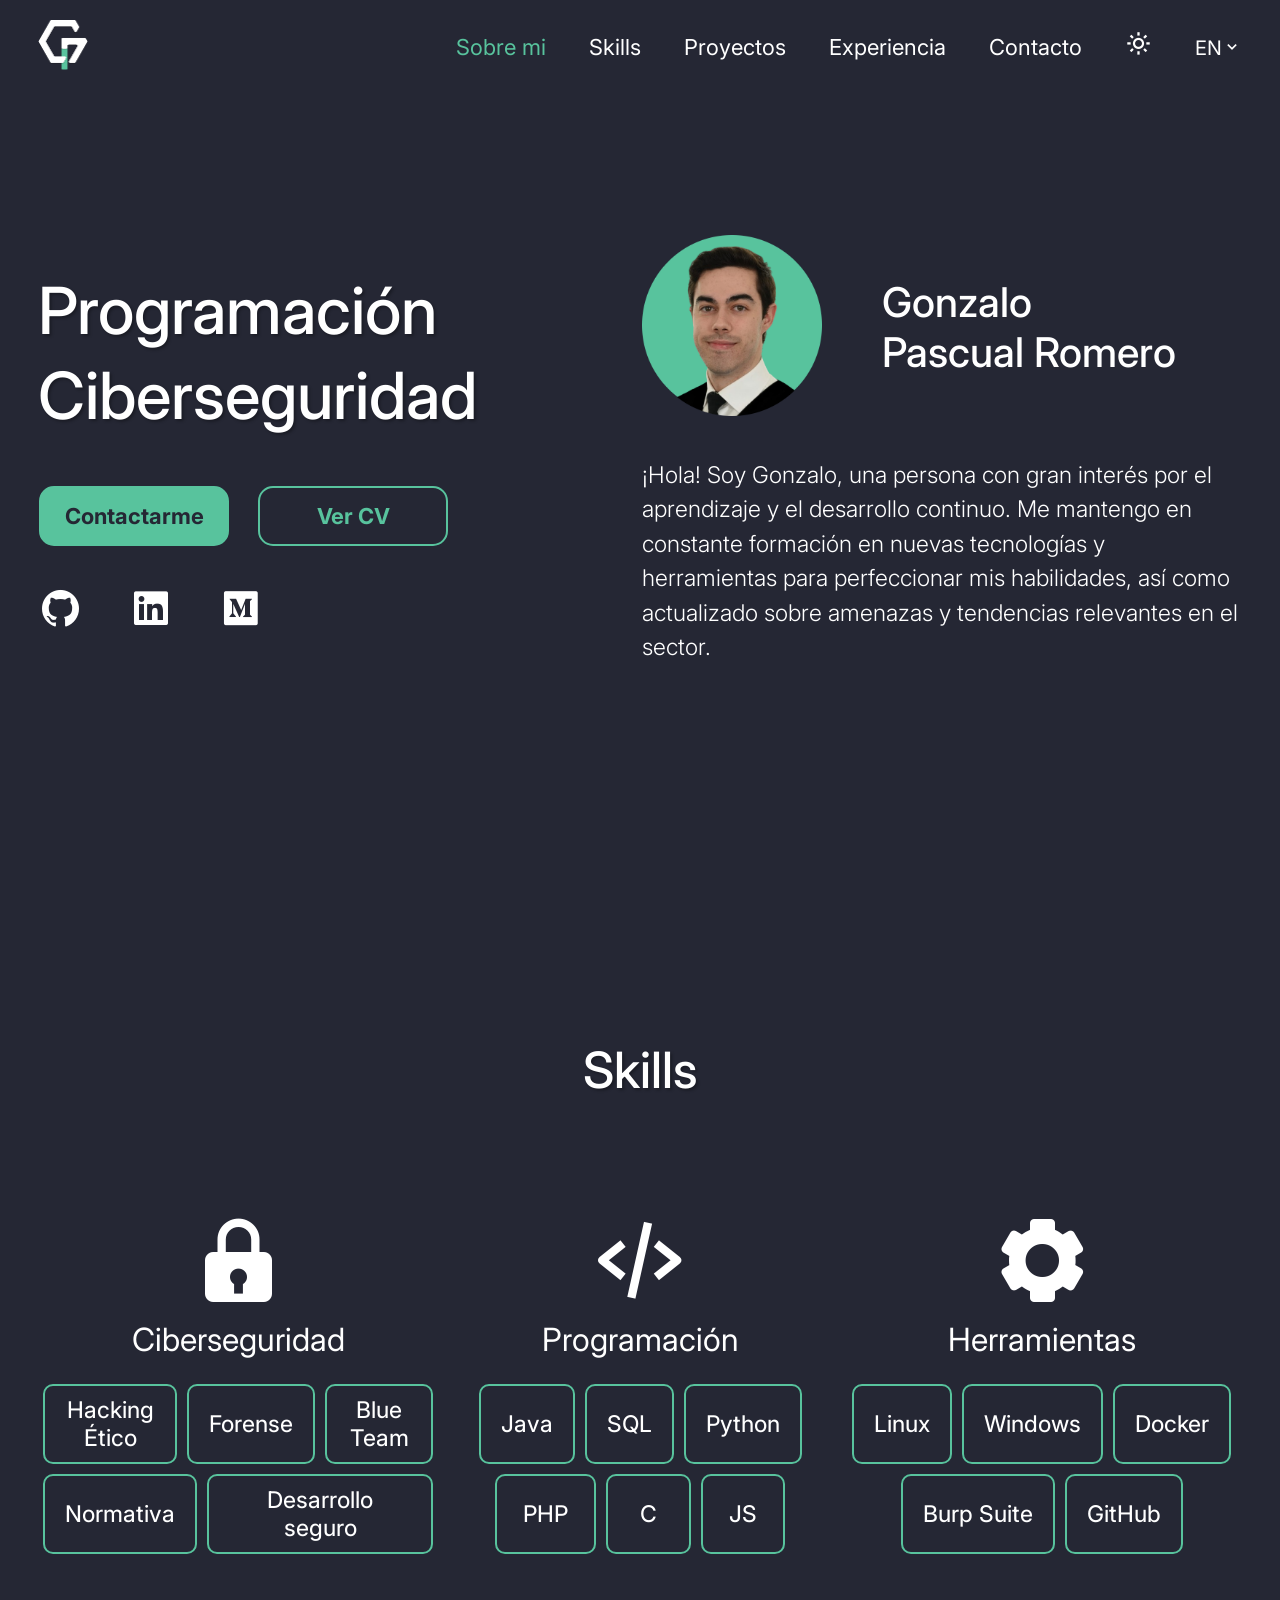
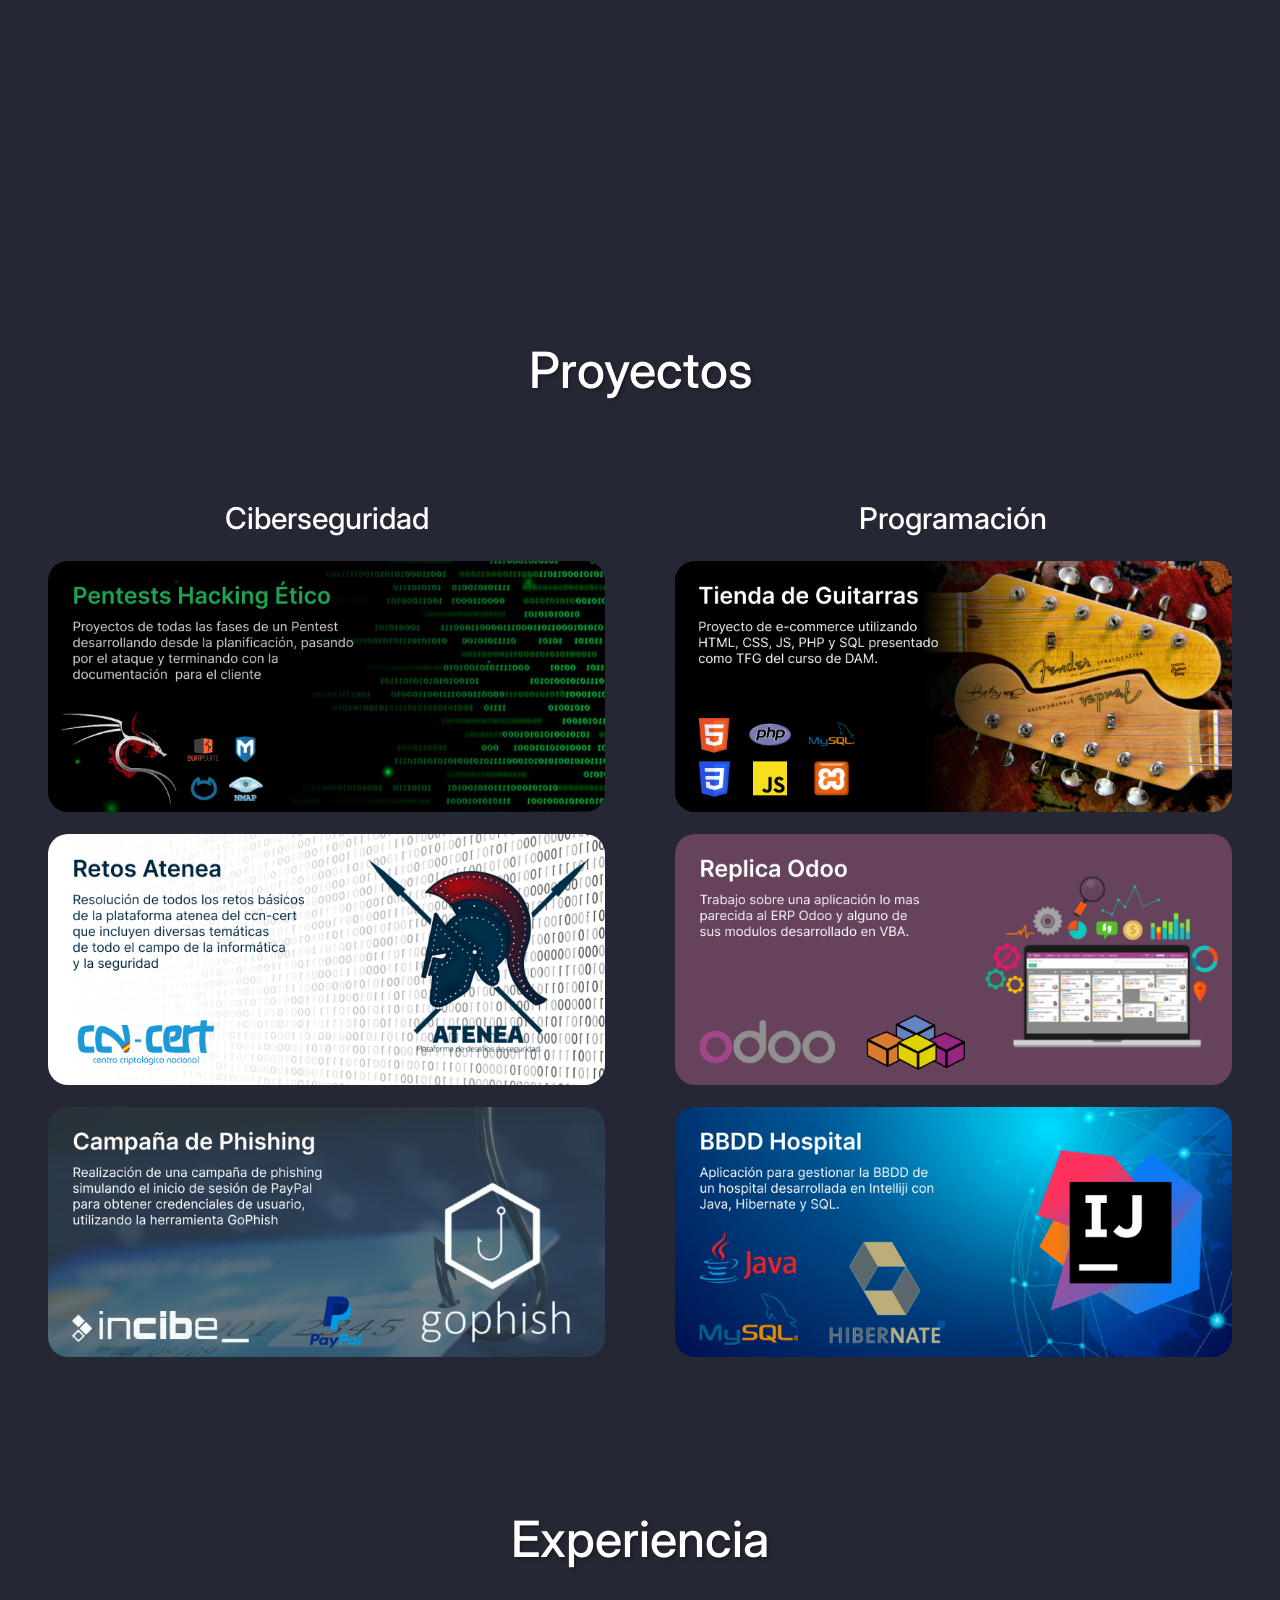
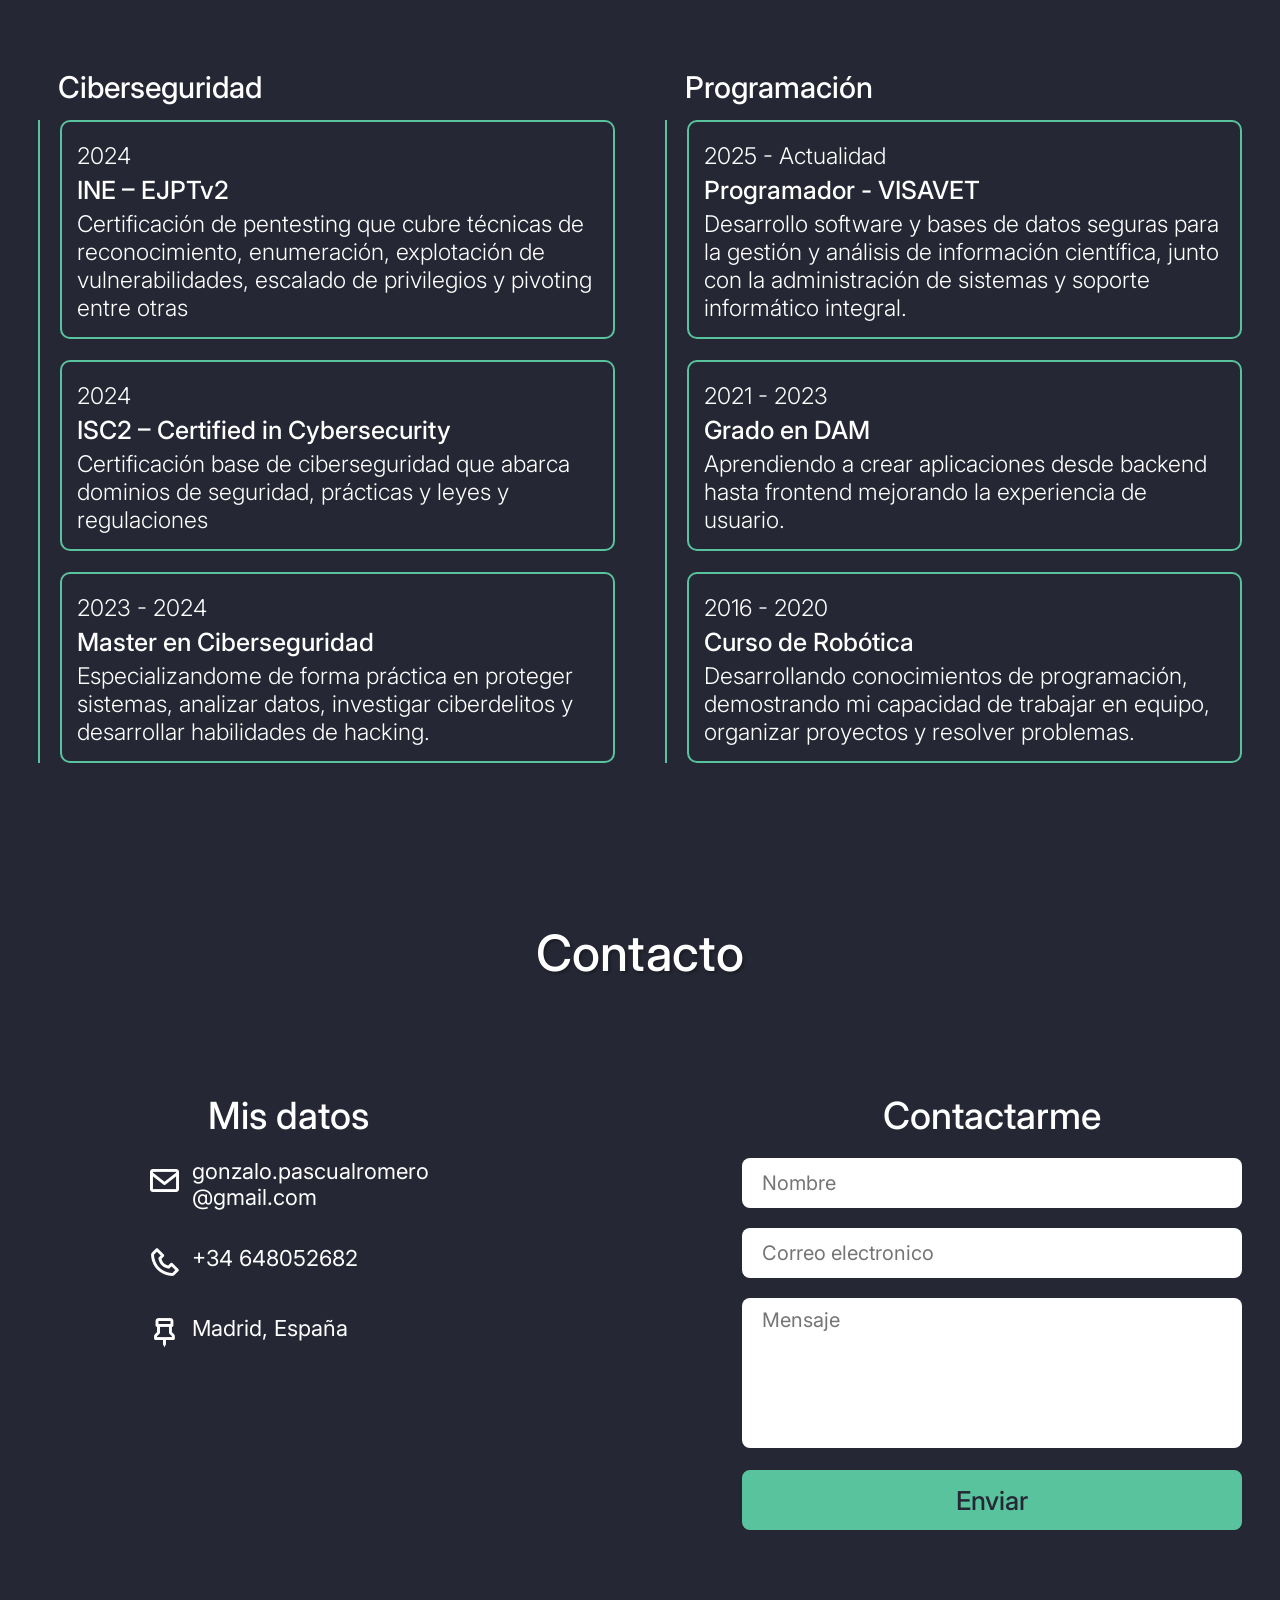
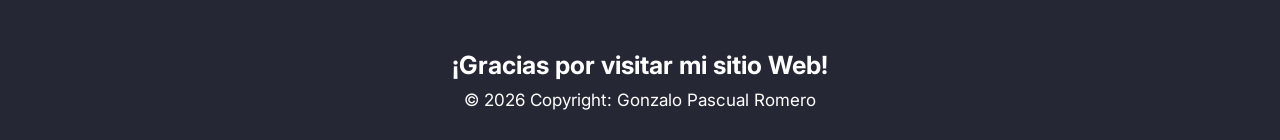
==== apps/porfolio/index.html @ 9353dee9 "Baseline porfolio" ====
<!DOCTYPE html>
<html lang="en">

<head>
    <meta charset="UTF-8">
    <meta name="viewport" content="width=device-width, initial-scale=1.0">
    <link rel="shortcut icon" href="imagenes/gblanco.png" />
    <link rel="stylesheet" href="css/navbar.css">
    <link rel="stylesheet" href="css/home.css">
    <link rel="stylesheet" href="css/skills.css">
    <link rel="stylesheet" href="css/formacion.css">
    <link rel="stylesheet" href="css/proyectos.css">
    <link rel="stylesheet" href="css/contacto.css">
    <link rel="stylesheet" href="css/responsive.css">
    <link rel="stylesheet" href="css/estrellas.css">
    <title>Gonzalo Pascual</title>
    <!-- ICONOS -->
    <link href='https://unpkg.com/boxicons@2.1.4/css/boxicons.min.css' rel='stylesheet'>

</head>

<body class="cambiocolor">
    <!-- BARRA DE NAVEGACIÓN -->
    <header class="header">
        <a href="gonzalo-pascual.github.io" class="logo" id="logo_color"><img class="logo"
                src="imagenes/gblancosinfondo.png" alt="logo"><span class="animate" style="--i:1;"></span></a>
        <div class="bx bx-menu" id="menu-icon"><span class="animate" style="--i:2;"></span></div>
        <nav class="navbar">
            <a href="#home" class="active" id="casa">Sobre mi</a>
            <a href="#skills">Skills</a>
            <a href="#proyects" id="proyectos">Proyectos</a>
            <a href="#formacion" id="formation">Experiencia</a>
            <a href="#contacto" id="contact">Contacto</a>
            <label for="toggle" id="label_toggle" class="solluna"><i class='bx bx-sun'></i></label>
            <input type="checkbox" id="toggle">
            <label for="toggle_idioma" id="idioma_toggle" class="idioma">EN<i class='bx bx-chevron-down'></i></label>
            <input type="checkbox" id="toggle_idioma">
            <span class="animate" style="--i:2;"></span>
        </nav>
    </header>
    <main>

        <!-- SOBRE MI -->
        <section class="home animated-section" id="home">
            <span class="estrella"></span>
            <span class="estrella"></span>
            <span class="estrella"></span>
            <span class="estrella"></span>
            <span class="estrella"></span>
            <span class="estrella"></span>
            <div class="home-content">
                <h1 class="sombra" id="trabajo">Programación</br>Ciberseguridad<span class="animate"></span></h1>
                <div class="botones">
                    <a href="#contacto" id="contactarme" class="btn">Contactarme</a>
                    <a href="CV_Gonzalo_Pascual_Romero_2024.pdf" id="curriculum" class="btn" target="_blank">Ver CV</a>
                </div>
                <div class="social">
                    <a href="https://github.com/gonzalo-pascual" target="_blank"><i class='bx bxl-github'></i></a>
                    <a href="https://www.linkedin.com/in/gonzalo-pascual-romero" target="_blank"><i
                            class='bx bxl-linkedin-square'></i></a>
                    <a href="https://medium.com/@gonzalo.pascualromero" target="_blank"><i
                            class='bx bxl-medium-square'></i></a>
                </div>
            </div>
            <div class="home-content">
                <div class="elguapo">
                    <div id="imgyo"><img class="imgyo" src="imagenes/foto.png" alt="guapo"></div>
                    <h3 id="loquesoy">Gonzalo</br>Pascual Romero</h3>
                    <span class="animate" style="--i:2;"></span>
                </div>
                <div class="texto">
                    <p id="textosobremi">¡Hola! Soy Gonzalo, una persona con gran interés por el 
                        aprendizaje y el desarrollo continuo. Me mantengo en constante formación 
                        en nuevas tecnologías y herramientas para perfeccionar mis habilidades, 
                        así como actualizado sobre amenazas y tendencias relevantes en el sector.
                    </p>
                </div>

            </div>
        </section>

        <!-- SKILLS -->
        <section class="skills" id="skills">
            <div class="centrado">
                <div class="titulo">
                    <h1>Skills</h1>
                </div>
                <div class="contenedorcartas">
                    <div class="cartas">
                        <i class='bx bxs-lock'></i>
                        <h3 id="ciberseguridad">Ciberseguridad</h3>
                        <div class="articulos">
                            <div class="cuadro">
                                <h4 id="hacking">Hacking Ético</h4>
                                <p id="hackingtexto" class="textocuadro">-Informes de pentest<br>-Kali Linux<br>-Nmap /
                                    Netcat<br>-Burp Suite<br>-Metasploit</p>
                            </div>
                            <div class="cuadro">
                                <h4 id="forense" class="tamañocarta">Forense</h4>
                                <p id="forensetexto" class="textocuadro">-Informes periciales<br>-Cadena de
                                    custodia<br>-Herramientas forenses<br>-Recuperación de datos<br>-Obtención de
                                    evidencia</p>
                            </div>
                            <div class="cuadro">
                                <h4 id="blueteam">Blue Team</h4>
                                <p id="blueteamtexto" class="textocuadro">-Bastionado de redes y
                                    sistemas<br>-Segmentación de redes<br>-Cifrados<br>-Gestión de cuentas</p>
                            </div>
                        </div>
                        <div class="articulos">
                            <div class="cuadro">
                                <h4 id="normativa" class="tamañocarta">Normativa</h4>
                                <p id="normativatexto" class="textocuadro">-RGPD<br>-ENS<br>-Convenio de
                                    budapest<br>-ISO 27000 / 22300<br>-ISO 42001</p>
                            </div>
                            <div class="cuadro">
                                <h4 id="produccion">Desarrollo seguro</h4>
                                <p id="producciontexto" class="textocuadro">-Analisis de
                                    código<br>-Vulnerabilidades<br>-SQLI / XSS<br>-SecDevOps<br>-Docker</p>
                            </div>
                        </div>
                    </div>
                    <div class="cartas">
                        <i class='bx bx-code-alt'></i>
                        <h3 id="programacion">Programación</h3>
                        <div class="articulos">
                            <div class="cuadro">
                                <h4 class="tamañocarta">Java</h4>
                                <p id="javatexto" class="textocuadro">-POO<br>-Threads<br>-Manejo de
                                    excepciones<br>-Colecciones<br>-Swing</p>
                            </div>
                            <div class="cuadro">
                                <h4 class="tamañocarta">SQL</h4>
                                <p id="sqltexto" class="textocuadro">-PLSQL<br>-Consultas
                                    avanzadas<br>-Vistas<br>-Triggers<br>-CRUD</p>
                            </div>
                            <div class="cuadro">
                                <h4 class="tamañocarta">Python</h4>
                                <p id="pythontexto" class="textocuadro">-POO<br>-Tipo de datos<br>-Expresiones
                                    regulares<br>-Módulos y paquetes<br>-Manejo de excepciones</p>
                            </div>
                        </div>
                        <div class="articulos">
                            <div class="cuadro">
                                <h4 class="tamañocarta">&nbsp;PHP&nbsp;</h4>
                                <p id="phptexto" class="textocuadro">-Formularios<br>-Sesiones<br>-Manejo de
                                    errores<br>-Expresiones regulares<br>-Seguridad</p>
                            </div>
                            <div class="cuadro">
                                <h4 class="tamañocarta">&nbsp;&nbsp;C&nbsp;&nbsp;</h4>
                                <p id="ctexto" class="textocuadro">
                                    -Arrays<br>-Punteros<br>-Funcines<br>-Librerias<br>-Depuracións</p>
                            </div>
                            <div class="cuadro">
                                <h4 class="tamañocarta">&nbsp;JS&nbsp;</h4>
                                <p id="jstexto" class="textocuadro">-Funcines<br>-Manejo de
                                    eventos<br>-DOM<br>-Frameworks<br>-JSON</p>
                            </div>
                        </div>
                    </div>
                    <div class="cartas herramientas">
                        <i class='bx bxs-cog'></i>
                        <h3 id="herramientastexto">Herramientas</h3>
                        <div class="articulos">
                            <div class="cuadro">
                                <h4 class="tamañocarta">Linux</h4>
                                <p id="linuxtexto" class="textocuadro">-Ubuntu Server<br>-Kali Linux<br>-Snort<br>-Shell
                                    scripting<br>-Gestion de paquetes</p>
                            </div>
                            <div class="cuadro">
                                <h4 class="tamañocarta">Windows</h4>
                                <p id="windowstexto" class="textocuadro">-Windows
                                    Server<br>-IIS<br>-CMD/PowerShell<br>-Monitoreo y gestión<br>-Active Directory</p>
                            </div>
                            <div class="cuadro">
                                <h4 class="tamañocarta">Docker</h4>
                                <p id="dockertexto" class="textocuadro">-Gestionar contenedores<br>-Desarrollo y
                                    pruebas<br>-Control de versiones<br>-CI/CD<br>-Monitorización</p>
                            </div>
                        </div>
                        <div class="articulos">
                            <div class="cuadro">
                                <h4 class="tamañocarta">Burp Suite</h4>
                                <p id="burpsuitetexto" class="textocuadro">-SQL Injectión<br>-XSS<br>-Manipulación
                                    HTTP<br>-Fuerza bruta<br>-Análisis de código</p>
                            </div>
                            <div class="cuadro">
                                <h4 class="tamañocarta">GitHub</h4>
                                <p id="githubtexto" class="textocuadro">-Gestión de repositorios<br>-Control de
                                    versiones<br>-Pull requests<br>-Branches<br>-GitHub Pages</p>
                            </div>
                        </div>
                    </div>
                </div>
            </div>
        </section>

        <!-- Proyectos -->
        <section id="proyects" class="proyecto">
            <div class="titulo">
                <h1 id="proyectos1">Proyectos</h1>
            </div>
            <div class="proyecto-row">
                <div class="proyecto-column">
                    <h3 id="ciberseguridad1" class="title">Ciberseguridad</h3>
                    <div class="proyecto-content">
                        <div class="content">
                            <a id="hackingetico"
                                href="https://github.com/Gonzalo-Pascual/Ciberseguridad/tree/main/Hacking%20%C3%89tico/Pentesting"
                                target=" _blank">
                                <img src="imagenes/hackingetico.png" alt="">
                            </a>
                        </div>
                    </div>
                    <div class="proyecto-content">
                        <div class="content">
                            <a id="atenea"
                                href="https://github.com/Gonzalo-Pascual/Ciberseguridad/tree/main/Hacking%20%C3%89tico/Practicas"
                                target=" _blank">
                                <img src="imagenes/atenea.png" alt="">
                            </a>
                        </div>
                    </div>
                    <div class="proyecto-content">
                        <div class="content">
                            <a id="phishing"
                                href="https://github.com/Gonzalo-Pascual/Ciberseguridad/tree/main/Incidentes%20de%20ciberseguridad"
                                target=" _blank">
                                <img src="imagenes/phishing.png" alt="">
                            </a>
                        </div>
                    </div>
                </div>

                <div class="proyecto-column">
                    <h3 id="programacion1" class="title">Programación</h3>
                    <div class="proyecto-content">
                        <div class="content">
                            <a id="guitarra" href="https://github.com/Gonzalo-Pascual/DAM/tree/main/TFG"
                                target=" _blank">
                                <img src="imagenes/guitarra.png" alt="">
                            </a>
                        </div>
                    </div>
                    <div class="proyecto-content">
                        <div class="content">
                            <a id="odoo"
                                href="https://github.com/Gonzalo-Pascual/DAM/tree/main/SGE/Odoo-GonzaloPascualRomero"
                                target=" _blank">
                                <img src="imagenes/odoo.png" alt="">
                            </a>
                        </div>
                    </div>
                    <div class="proyecto-content">
                        <div class="content">
                            <a id="bbdd"
                                href="https://github.com/Gonzalo-Pascual/DAM/tree/main/Acceso%20a%20Datos/FinalBBDD-Hibernate_GonzaloPascualRomero"
                                target=" _blank">
                                <img src="imagenes/bbdd.png" alt="">
                            </a>
                        </div>
                    </div>
                </div>
            </div>
        </section>


        <!-- FORMACIÓN -->
        <section class="education" id="formacion">
            <div class="titulo">
                <h1 id="formacion1">Experiencia</h1>
            </div>
            <div class="education-row">
                <div class="education-column">
                    <h3 class="title" id="ciberseguridad2">Ciberseguridad</h3>
                    <div class="education-box line">
                        <div class="education-content">
                            <div class="content">
                                <div class="anio">
                                    <p>2024</p>
                                </div>
                                <h3 id="ine">INE – EJPTv2</h3>
                                <p id="inetexto">Certificación de pentesting que cubre técnicas de reconocimiento,
                                    enumeración, explotación de vulnerabilidades, escalado de privilegios y pivoting
                                    entre otras </p>
                                </a>
                            </div>
                        </div>
                    </div>
                    <div class="education-box line">
                        <div class="education-content">
                            <div class="content">
                                <div class="anio">
                                    <p>2024</p>
                                </div>
                                <h3 id="isc2">ISC2 – Certified in Cybersecurity</h3>
                                <p id="isc2texto">Certificación base de ciberseguridad que abarca dominios de seguridad,
                                    prácticas y leyes y regulaciones </p>
                                </a>
                            </div>
                        </div>
                    </div>
                    <div class="education-box">
                        <div class="education-content">
                            <div class="content">
                                <div class="anio">
                                    <p>2023 - 2024</p>
                                </div>
                                <h3 id="master">Master en Ciberseguridad</h3>
                                <p id="mastertexto">Especializandome de forma práctica en proteger sistemas, analizar
                                    datos, investigar ciberdelitos y desarrollar habilidades de hacking.
                                </p>
                                </a>
                            </div>
                        </div>
                    </div>
                </div>
                <div class="education-column">
                    <h3 id="programacion2" class="title">Programación</h3>
                    <div class="education-box line">
                        <div class="education-content">
                            <div class="content">
                                <div class="anio">
                                    <p id="visavetanio" >2025 - Actualidad</p>
                                </div>
                                <h3 id="visavet">Programador - VISAVET</h3>
                                <p id="visavettexto">Desarrollo software y bases de datos seguras para la gestión 
                                    y análisis de información científica, junto con la administración de sistemas y soporte informático integral.

                                </p>
                            </div>
                        </div>
                    </div>
                    <div class="education-box line">
                        <div class="education-content">
                            <div class="content">
                                <div class="anio">
                                    <p>2021 - 2023</p>
                                </div>
                                <h3 id="dam">Grado en DAM</h3>
                                <p id="damtexto">Aprendiendo a crear aplicaciones desde backend hasta frontend
                                    mejorando la experiencia de usuario.

                                </p>
                            </div>
                        </div>
                    </div>
                    <div class="education-box">
                        <div class="education-content">
                            <div class="content">
                                <div class="anio">
                                    <p>2016 - 2020</p>
                                </div>
                                <h3 id="robotica">Curso de Robótica</h3>
                                <p id="roboticatexto"> Desarrollando conocimientos de programación, demostrando mi capacidad de 
                                    trabajar en equipo, organizar proyectos y resolver problemas.

                                </p>
                            </div>
                        </div>
                    </div>
                </div>
            </div>
        </section>



        <!-- CONTACTO -->
        <section class="contacto" id="contacto">
            <div class="centrado">
                <div class="titulo">
                    <h1 id="contact1">Contacto</h1>
                </div>
                <div class="contacto-contenido">
                    <div class="misdatos">
                        <div class="nombre">
                            <h3 id="misdatos">Mis datos</h3>
                        </div>
                        <div class="contenidodatos">
                            <div class="centradotexto">
                                <div class="iconotexto">
                                    <i class='bx bx-envelope correo'></i>
                                    <h4>gonzalo.pascualromero<br>@gmail.com</h4>
                                </div>
                                <div class="iconotexto">
                                    <i class='bx bx-phone'></i>
                                    <h4>+34 648052682</h4>
                                </div>
                                <div class="iconotexto">
                                    <i class='bx bx-pin'></i>
                                    <h4 id="locationtext">Madrid, España</h4>
                                </div>
                            </div>
                        </div>
                    </div>
                    <div class="misdatos">
                        <div class="nombre">
                            <h3 id="contactarme1">Contactarme</h3>
                        </div>
                        <form action="https://formspree.io/f/xqkvbzql" method="POST" class="contenidodatos">
                            <div id="formulario">
                                <input type="text" name="name" id="nomretexto" class="inputdatos" placeholder="Nombre">
                                <input type="email" name="email" class="inputdatos" placeholder="Correo electronico">
                                <textarea name="message" placeholder="Mensaje" class="textdatos" cols="30"
                                    rows="10"></textarea>
                            </div>
                            <button id="send" class="botondatos">Enviar</i></button>
                        </form>
                    </div>
                </div>
            </div>
            <footer>
                <h2 id="gracias">¡Gracias por visitar mi sitio Web!</h2>
                <h3>© <script>document.write(new Date().getFullYear())</script> Copyright: Gonzalo Pascual Romero</h3>
            </footer>
        </section>
    </main>
    <!-- FOOTER -->

    <!-- ENLACE JS -->
    <script src="js/script.js"></script>
</body>

</html>
---- apps/porfolio/css/navbar.css ----
@import url('https://fonts.googleapis.com/css2?family=Inter:wght@100..900&family=Lato:ital,wght@0,100;0,300;0,400;0,700;0,900;1,100;1,300;1,400;1,700;1,900&family=Outfit:wght@200&family=Roboto:ital,wght@0,100;0,300;0,400;0,500;0,700;0,900;1,100;1,300;1,400;1,500;1,700;1,900&display=swap');


* {
    margin: 0;
    padding: 0;
    box-sizing: border-box;
    text-decoration: none;
    border: none;
    outline: none;
    scroll-behavior: smooth;
    font-family: 'Inter', sans-serif;

}

:root {
    --fondo-oscuro: #D9DADF;
    --fondo-mas-oscuro: #D9DADF;
    --contraste: #007663;
    --negro: #fff;
    --blanco: #000;
    --opacidad-baja: 0.1;
    --opacidad-alta: 1;
    --estrellas: 51, 54, 70;
}

.cambiocolor {
    --fondo-oscuro: #252734;
    --fondo-mas-oscuro: #252734;
    --fondo-claro: #F1F3FF;
    --contraste: #58C39D;
    --negro: #000;
    --blanco: #FFF;
    --opacidad-baja: 0.1;
    --opacidad-alta: 1;
    --estrellas: 204, 205, 211;
}

html {
    font-size: 62.5%;
    overflow-x: hidden;

}

body {
    background-color: var(--fondo-oscuro);
    color: var(--blanco);
}

.logo .animate,
.navbar .animate,
#menu-icon .animate,
.home.animated-section .animate {
    position: absolute;
    top: 0;
    right: 0;
    width: 100%;
    height: 100%;
    background-color: var(--fondo-oscuro);
    z-index: 98;
}

.animate {
    animation: showRight 1s ease forwards;
    animation-delay: calc(.3s * var(--i));
}

@keyframes showRight {
    100% {
        width: 0;
    }
}

.header {
    position: fixed;
    top: 0;
    left: 0;
    width: 100%;
    padding: 2rem 9%;
    background-color: var(--fondo-oscuro);
    display: flex;
    justify-content: space-between;
    align-items: center;
    z-index: 100;

}

#toggle,
#toggle_idioma {
    display: none;
}

.header.sticky {
    box-shadow: 0 .5rem 1rem rgba(0, 0, 0, .2);
    transition: .2s;
}

.logo {
    position: relative;
    width: 50px;
    height: 50px;

}

.imgyo {
    width: 180px;
}

.navbar {
    position: relative;
}

.navbar .solluna {
    font-size: 2.7rem;
    color: var(--blanco);
    font-weight: 400;
    align-items: center;
    margin-left: 4rem;
    transition: .3s;
    text-align: center;
}

.navbar .idioma {
    font-size: 2rem;
    color: var(--blanco);
    font-weight: 400;
    align-items: center;
    margin-left: 4rem;
    transition: .3s;
    text-align: center;
}

.navbar a {
    font-size: 2.2rem;
    color: var(--blanco);
    font-weight: 400;
    margin-left: 4rem;
    text-decoration: none;
    transition: .3s;
    align-items: flex-start;
}

.navbar a:hover,
.navbar a.active,
.navbar label:hover {
    color: var(--contraste);
}

#menu-icon {
    position: relative;
    font-size: 5rem;
    color: var(--blanco);
    cursor: pointer;
    display: none;
}
---- apps/porfolio/css/home.css ----
section {
    min-height: 100vh;
    padding: 10rem 9% 2rem;
    z-index: 1;
    overflow: hidden;
}

h1 {
    text-shadow: 2px 2px 3px rgba(0, 0, 0, .3);
    font-weight: 500;
}

.home {
    display: flex;
    align-items: center;
    justify-content: space-between;
    padding: 0 9%;
    overflow: hidden;
}

.home-content {
    max-width: 60rem;
}

.home-content h1 {
    font-size: 6.5rem;
    font-weight: 500;
    line-height: 1.3;
    margin-bottom: 3px;
}


#loquesoy {
    animation: cambioDeColor 4s forwards infinite alternate-reverse;
  }

  @keyframes cambioDeColor {
    0% {
      color: var(--blanco);
    }
    100% {
      color: var(--contraste);
    }
  }


.botones {
    position: relative;
    display: flex;
    justify-content: space-between;
    width: 41rem;
    height: 6rem;
}

.botones .btn {
    position: relative;
    display: inline-flex;
    justify-content: center;
    align-items: center;
    margin-top: 45px;
    margin-left: 1px;
    width: 19rem;
    height: 100%;
    background-color: var(--contraste);
    border: .2rem solid var(--contraste);
    border-radius: 1.5rem;
    font-size: 2.2rem;
    font-weight: 700;
    color: var(--fondo-oscuro);
    z-index: 1;
    overflow: hidden;
    transition: .5s;
}

.botones .btn:hover {
    color: var(--contraste);
}

.botones .btn:nth-child(2) {
    background: transparent;
    color: var(--contraste);
}

.botones .btn:nth-child(2):hover {
    color: var(--fondo-oscuro);
}

.botones .btn:nth-child(2)::before {
    background: var(--contraste);

}

.botones .btn::before {
    content: '';
    position: absolute;
    top: 0;
    left: 0;
    width: 0%;
    height: 100%;
    background: var(--fondo-oscuro);
    z-index: -1;
    transition: .5s;
}

.botones .btn:hover::before {
    width: 100%;
}

.social {
    margin-top: 85px;

    position: relative;
    display: inline-flex;
}

.social i {
    text-decoration: none;
    font-size: 4.5rem;
    margin-right: 45px;
    color: var(--blanco);

}

.social i:hover {
    color: var(--contraste);
    transition: .3s;
}

.elguapo {
    display: flex;
    justify-content: flex-start;
    align-items: center;
}

.elguapo h3 {
    margin-left: 6rem;
    font-weight: 500;
    font-size: 4.1rem;
}

.home-content p {
    margin-top: 4rem;
    font-weight: 300;
    font-size: 2.3rem;
    line-height: 1.5;
}

.mas {
    display: flex;
    justify-content: flex-start;
    margin-top: 40px;
    align-items: center;
}

.mas a,
.mas i {
    text-decoration: none;
    color: var(--contraste);
    font-size: 2.2rem;
    font-weight: 600;
    margin-right: 5px;
}
---- apps/porfolio/css/skills.css ----
/* SKILLS */

.skills {
    z-index: -1;
    display: flex;
    align-items: center;
    flex-direction: column;
}

.centrado {
    width: 100%;
    align-items: center;

}

.titulo {
    text-align: center;
    margin: 3rem 0 5rem 0;
}

.titulo h1 {
    font-size: 5rem;
    padding: 2rem 0 5rem 0;
}

.contenedorcartas {
    display: flex;
    justify-content: space-between;
    align-items: center;
    flex-wrap: wrap;
}

.contenedorcartas .cartas {
    display: block;
    align-items: center;
    text-align: center;
    width: 40rem;
    height: 36rem;
    position: relative;
}

.contenedorcartas .cartas h3,
.misdatos .nombre {
    margin-top: 1rem;
    margin-bottom: 2rem;
    font-size: 3.2rem;
    font-weight: 400;
}

.contenedorcartas .cartas i {
    margin-top: 1rem;
    font-size: 10rem;
}

.cartas .articulos {
    display: flex;
    justify-content: center;
    align-items: center;
}

.tamañocarta {
    height: 80px;
    line-height: 56px; 
}

.articulos h4 {
    padding: 1rem 2rem;
    margin: .5rem;
    font-size: 2.3rem;
    border: 2px solid var(--contraste);
    border-radius: 10px;
    text-align: center;
    font-weight: 450;
    position: relative; 
}

.articulos h4:hover {
    background-color: var(--contraste);
    color: var(--fondo-oscuro);
}


.cuadro {
    position: relative;
    display: inline-block;
    color: var(--blanco);
}

.cuadro:hover .textocuadro ,.cuadro:hover .textocuadro2 {
    display: block; 
}

.textocuadro {
    display: none;
    position: absolute;
    text-align: start;
    margin: 0;
    min-height: 100px;
    min-width: 220px; 
    top: -90%;
    left: 50%;
    transform: translate(-50%, -50%);
    background-color: rgba(0, 0, 0, 0.8); 
    color: white;
    padding: 0.5rem 1rem;
    border-radius: 5px;
    font-size: 1.8rem;
    z-index: 1; 
}
---- apps/porfolio/css/formacion.css ----
/* FORMACIÓN */

.tituloformacion {
    text-align: center;
    margin: 10rem 0 5rem 0;
}

.tituloformacion h1 {
    font-size: 5rem;
    padding: 2rem 0 0rem 0;
}

.education {
    display: flex;
    align-items: center;
    flex-direction: column;
    padding-bottom: 5rem;
}

.education .education-row {
    display: flex;
    flex-wrap: wrap;
    gap: 5rem;
}

.education-row .education-column {
    flex: 1 1 40rem;
}

.education-column .title {
    font-size: 3rem;
    margin: 0 0 1.5rem 2rem;
    font-weight: 500;
}

.content .link {
    text-decoration: none;
    color: var(--blanco);
}

.education-column .education-box {
    border-left: .2rem solid var(--contraste);
}

.education-column .line {
    padding-bottom: .1rem;
}

.education-box .education-content {
    position: relative;
    padding-left: 2rem;
}

.education-content .content {
    position: relative;
    padding: 1.5rem;
    border: .2rem solid var(--contraste);
    border-radius: 10px;
    margin-bottom: 2rem;
    
}

.education-content .content .anio {
    font-size: 1.5rem;
    color: var(--blanco);
    padding-bottom: .5rem;
}

.education-content .content h3 {
    font-size: 2.5rem;
    font-weight: 500;

}

.education-content .content p {
    font-size: 2.3rem;
    padding-top: .5rem;
    font-weight: 300;
}
---- apps/porfolio/css/proyectos.css ----
/* FORMACIÓN */
.proyecto{
    position: relative; /* Asegura que los elementos absolutos se posicionen relativos a esta sección */
    z-index: 0;}

.tituloformacion {
    text-align: center;
    margin: 10rem 0 5rem 0;
}

.tituloformacion h1 {
    font-size: 5rem;
    padding: 2rem 0 0rem 0;
}

.proyecto {
    display: flex;
    align-items: center;
    flex-direction: column;
    padding-bottom: 5rem;
}

.proyecto .proyecto-row {
    display: flex;
    flex-wrap: wrap;
    gap: 5rem;
}

.proyecto-row .proyecto-column {
    flex: 1 1 40rem;
}

.proyecto-column .title {
    font-size: 3rem;
    margin: 0 0 1.5rem;
    text-align: center;
    font-weight: 500;
}

.content .link {
    text-decoration: none;
    color: var(--blanco);
}


.proyecto-column .line {
    padding-bottom: .1rem;
}

.proyecto-box .proyecto-content {
    position: relative;
    padding-left: 2rem;
}

.proyecto-content .content{
    display: flex;
    justify-content: space-around;
}


.content img{
    width: 100%;
    padding: 1rem;
    transition: 0.4s ease-in-out;
    border-radius: 30px;
}

.proyecto-content .content:hover {
    transform: scale(1.04);
    transition: 0.4s ease-in-out;
}
---- apps/porfolio/css/contacto.css ----
/* CONTACTO */
.contacto {
    display: flex;
    align-items: center;
    flex-direction: column;
}

.centrado .contacto-contenido {
    align-items: flex-start;
    display: flex;
    justify-content: space-around;

}

.contacto-contenido .misdatos {
    justify-content: center;
    display: flex;
    flex-direction: column;
    width: 50rem;
    margin-bottom: 4rem;
}

.nombre h3 {
    text-align: center;
    font-weight: 500;

}

.misdatos .contenidodatos {
    justify-content: center;
    display: flex;
    flex-direction: column;
    align-items: center;
}

.contenidodatos .centradotexto {
    align-items: start;
}

.centradotexto .iconotexto {
    display: flex;
    justify-content: flex-start;
    align-items: flex-start;
    margin-bottom: 3.5rem;
}

.iconotexto h4 {
    font-size: 2.2rem;
    font-weight: 400;
}

.iconotexto i {
    font-size: 3.5rem;
    margin-right: 1rem;
}

.iconotexto .correo {
    margin-top: .5rem;
}

.contenidodatos .textdatos {
    width: 50rem;
    height: 15rem;
    resize: none;
}

.contenidodatos .inputdatos {
    width: 50rem;
    height: 5rem;
}


.contenidodatos .inputdatos,
.contenidodatos .textdatos {
    background-color: #fff;
    color: #000;
    padding: 1rem 2rem;
    margin-bottom: 2rem;
    font-size: 2rem;
    font-weight: 400;
    border-radius: 8px;
    outline: none;
    border: none;
}

.contenidodatos .inputdatos:hover,
.contenidodatos .textdatos:hover {
    outline: 3px solid #fff;
}

.contenidodatos .inputdatos:focus,
.contenidodatos .textdatos:focus {
    outline: 3px solid var(--contraste);

}

.contenidodatos .botondatos {
    position: relative;
    display: inline-flex;
    justify-content: center;
    align-items: center;
    overflow: hidden;
    background-color: var(--contraste);
    border: .2rem solid var(--contraste);
    color: var(--fondo-oscuro);
    z-index: 1;
    transition: .5s;
    width: 50rem;
    height: 6rem;
    padding: 1rem 2rem;
    font-size: 2.6rem;
    border-radius: 8px;
    font-weight: 500;
    margin-bottom: 5rem;
}

.contenidodatos .botondatos:hover {
    color: var(--contraste);
}

.contenidodatos .botondatos::before {
    content: '';
    position: absolute;
    top: 0;
    left: 0;
    width: 0%;
    height: 100%;
    background: var(--fondo-oscuro);
    z-index: -1;
    transition: .5s;
}

.contenidodatos .botondatos:hover::before {
    width: 100%;
}

footer {
    padding: 2rem 0;
    align-items: center;
    text-align: center;
    background-color: var(--fondo-mas-oscuro);
}

footer h2 {
    font-size: 2.5rem;
    margin: 1rem;
}

footer h3 {
    font-size: 1.7rem;
    font-weight: 400;
    margin: 1rem;
}
---- apps/porfolio/css/responsive.css ----
/* RESPONSIVE */

@media (max-width: 1400px) {
    .header {
        padding: 2rem 3%;
    }

    .home {
        padding: 0 3%;
    }

    .skills {
        padding: 9rem 3% 0 3%;
    }

    .contacto {
        padding: 9rem 3% 0 3%;
    }

    .centrado .contacto-contenido {
        justify-content: space-between;

    }

    .proyecto {
        padding: 9rem 3% 0 3%;

    }

    .education {
        padding: 9rem 3% 0 3%;
    }

}

@media (max-width: 1250px) {
    .home {
        min-height: 100vh;
        display: flex;
        flex-direction: column;
        align-items: center;
        justify-content: center;
        overflow: hidden;
    }

    .home-content h1 {
        margin-top: 90px;
    }

    .home-content {
        padding: 20px;
        margin: 10px auto;
    }

    .elguapo,
    .texto,
    .mas {
        margin: 0 auto 20px auto;
    }

    .contenedorcartas {
        justify-content: center;
    }

    .titulo h1 {
        padding: 2rem 0 0rem 0;
    }

    .herramientas {
        margin-top: 3rem;
    }

}


@media (max-width: 1000px) {

    .logo {
        width: 35px;
        height: 35px;
    }

    .header {
        background-color: var(--fondo-oscuro);
        padding: 1.2rem 3%;
    }

    #menu-icon {
        display: block;
    }

    .navbar {
        position: absolute;
        align-items: center;
        justify-content: center;
        text-align: center;
        overflow: hidden;
        top: 100%;
        left: -100%;
        width: 100%;
        padding: 1rem 4%;
        background-color: var(--fondo-mas-oscuro);
        box-shadow: 0 .5rem 1rem rgba(0, 0, 0, .2);
        transition: .25s ease;
    }


    .navbar.active {
        transition-delay: 0s;
        left: 0;

    }

    .navbar a {
        overflow: hidden;
        display: block;
        font-size: 2.8rem;
        margin: 3rem 0;
    }

    .navbar .solluna {
        display: block;
        font-size: 3.6rem;
        margin: 3rem 0;
    }

    .navbar .idioma {
        display: block;
        font-size: 2.8rem;
       margin: 0rem 0 2rem 1rem;
    }



}

@media (max-width: 904px) {

    .education {
        margin-bottom: 5rem;
    }

    .centrado .contacto-contenido {
        align-items: center;
        display: flex;
        flex-direction: column;
        justify-content: center;

    }


}

@media(max-width: 744px) {
    .herramientas {
        margin-top: 0rem;
        margin-bottom: 4rem;
    }

    .cartas {
        margin-top: 4rem;
    }

    .tamañocarta {
        height: 80px;
        line-height: 56px; 
    }
}

@media (max-width: 600px) {

    html {
        font-size: 45%;
        overflow-x: hidden;
    }

    .home {
        min-height: 100vh;
        display: flex;
        flex-direction: column;
        align-items: center;
        justify-content: center;
        padding: 0 1%;
        overflow: hidden;
    }

    .home-content h1 {
        margin-top: 0px;
    }

    .tamañocarta {
        height: 58px;
        line-height: 40px;
    }

    .elguapo h3 {
        margin-left: 2rem;
        font-weight: 700;
        font-size: 3.7rem;
    }

    .imgyo {
        width: 130px;
    }

    .textocuadro {
        display: none;
        position: absolute;
        text-align: start;
        margin: 0;
        min-height: 70px;
        min-width: 220px; 
        top: -90%;
        left: 50%;
        transform: translate(-50%, -50%);
        background-color: rgba(0, 0, 0, 0.8); 
        color: white;
        padding: 0.5rem 1rem;
        border-radius: 5px;
        font-size: 2rem;
        z-index: 1; 
    }

}

@media (max-width:410px) {

    html {
        font-size: 40%;
    }

    .imgyo {
        width: 100px;
    }

    .tamañocarta {
        height: 52px;
        line-height: 34px;
    }
}
---- apps/porfolio/css/estrellas.css ----
/* ESTRELLAS */

.animated-section .estrella {
    position: fixed;
    width: 4px;
    height: 4px;
    background: rgb(var(--estrellas));
    border-radius: 100%;
    box-shadow: 0 0 0 2px rgba(var(--estrellas), var(--opacidad-baja)), 0 0 0 5px rgba(var(--estrellas), var(--opacidad-baja)), 0 0 5px rgba(var(--estrellas), var(--opacidad-alta));
    animation: animate 2s linear infinite;
    z-index: -1;
}

.estrella .in-viewport {
    visibility: visible;
}

.animated-section .estrella::before {
    content: '';
    position: absolute;
    top: 50%;
    transform: translateY(-50%);
    width: 200px;
    height: 1.5px;
    background: linear-gradient(90deg, rgb(var(--estrellas)), transparent);
    z-index: 0;
}

@keyframes animate {
    0% {
        transform: rotate(315deg) translateX(0);
        opacity: 1;
    }

    70% {
        opacity: 1;
    }

    100% {
        transform: rotate(315deg) translateX(-1000px);
        opacity: 0;
    }

}

.estrella:nth-child(1) {
    top: 0;
    right: 83%;
    left: initial;
    animation-delay: 5s;
    animation-duration: 12s;
}

.estrella:nth-child(2) {
    top: 0;
    right: 60%;
    left: initial;
    animation-delay: 1s;
    animation-duration: 12s;
}



.estrella:nth-child(3) {
    top: 0px;
    right: 20%;
    left: initial;
    animation-delay: 1.5s;
    animation-duration: 12s;
}

.estrella:nth-child(4) {
    top: 65%;
    right: -15px;
    left: initial;
    animation-delay: 2s;
    animation-duration: 12s;
}


.estrella:nth-child(5) {
    top: 10%;
    right: -15px;
    left: initial;
    animation-delay: 4s;
    animation-duration: 12s;
}

.estrella:nth-child(6) {
    top: 0px;
    right: 37%;
    left: initial;
    animation-delay: 6s;
    animation-duration: 12s;
}


@media (max-width: 850px) {

    .animated-section .estrella::before {
        width: 100px;
    }

    .estrella:nth-child(1) {
        visibility: hidden;
    }

    .estrella:nth-child(3) {
        top: 0px;
        right: 0%;
    }

    .estrella:nth-child(4) {
        top: 75%;
        right: -15px;
    }

    .estrella:nth-child(5) {
        top: 35%;
        right: -15px;
    }

    .estrella:nth-child(6) {
        top: 0px;
        right: 20%;
    }

}


@media (max-width: 500px) {

    .estrella {
        position: absolute;
        top: 50%;
        left: 50%;
        width: 4px;
        height: 4px;
        background: var(--blanco);
        border-radius: 100%;
        box-shadow: 0 0 0 2px rgba(var(--estrellas), var(--opacidad-baja)), 0 0 0 4px rgba(var(--estrellas), var(--opacidad-baja)), 0 0 8px rgba(var(--estrellas), var(--opacidad-alta));
        animation: animate 4s linear infinite;
        z-index: -1;

    }

    .estrella:nth-child(1) {
        top: 0;
        right: 83%;
        animation-delay: 5s;
    }

    .estrella:nth-child(2) {
        visibility: hidden;
        top: 0;
        right: 60%;
        animation-delay: 1s;
    }



    .estrella:nth-child(3) {
        top: 0%;
        right: 0;
        animation-delay: 0s;
    }

    .estrella:nth-child(4) {
        top: 60%;
        right: -15px;
        animation-delay: 0s;
    }


    .estrella:nth-child(5) {
        top: 40%;
        right: -15px;
        animation-delay: 3.5s;
    }

    .estrella:nth-child(6) {
        top: 0px;
        right: 50%;
        animation-delay: 5s;
    }

}
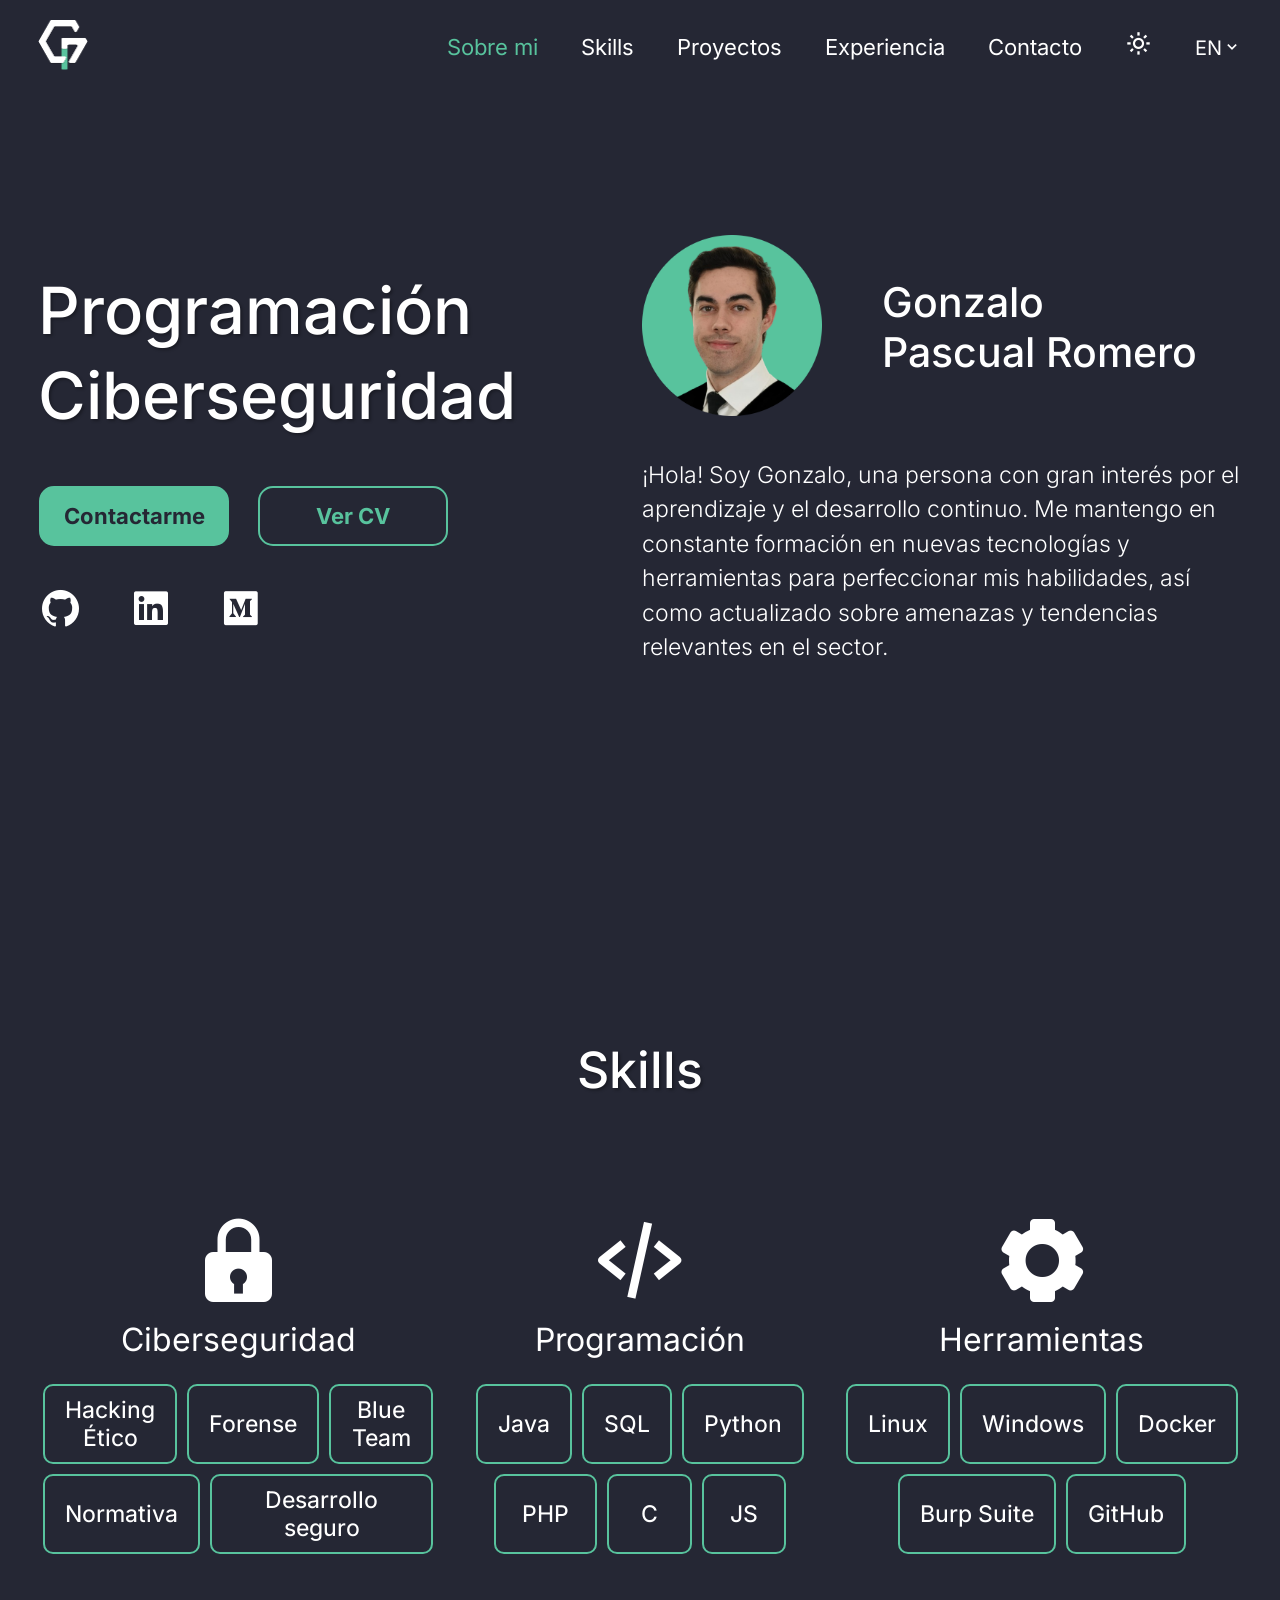
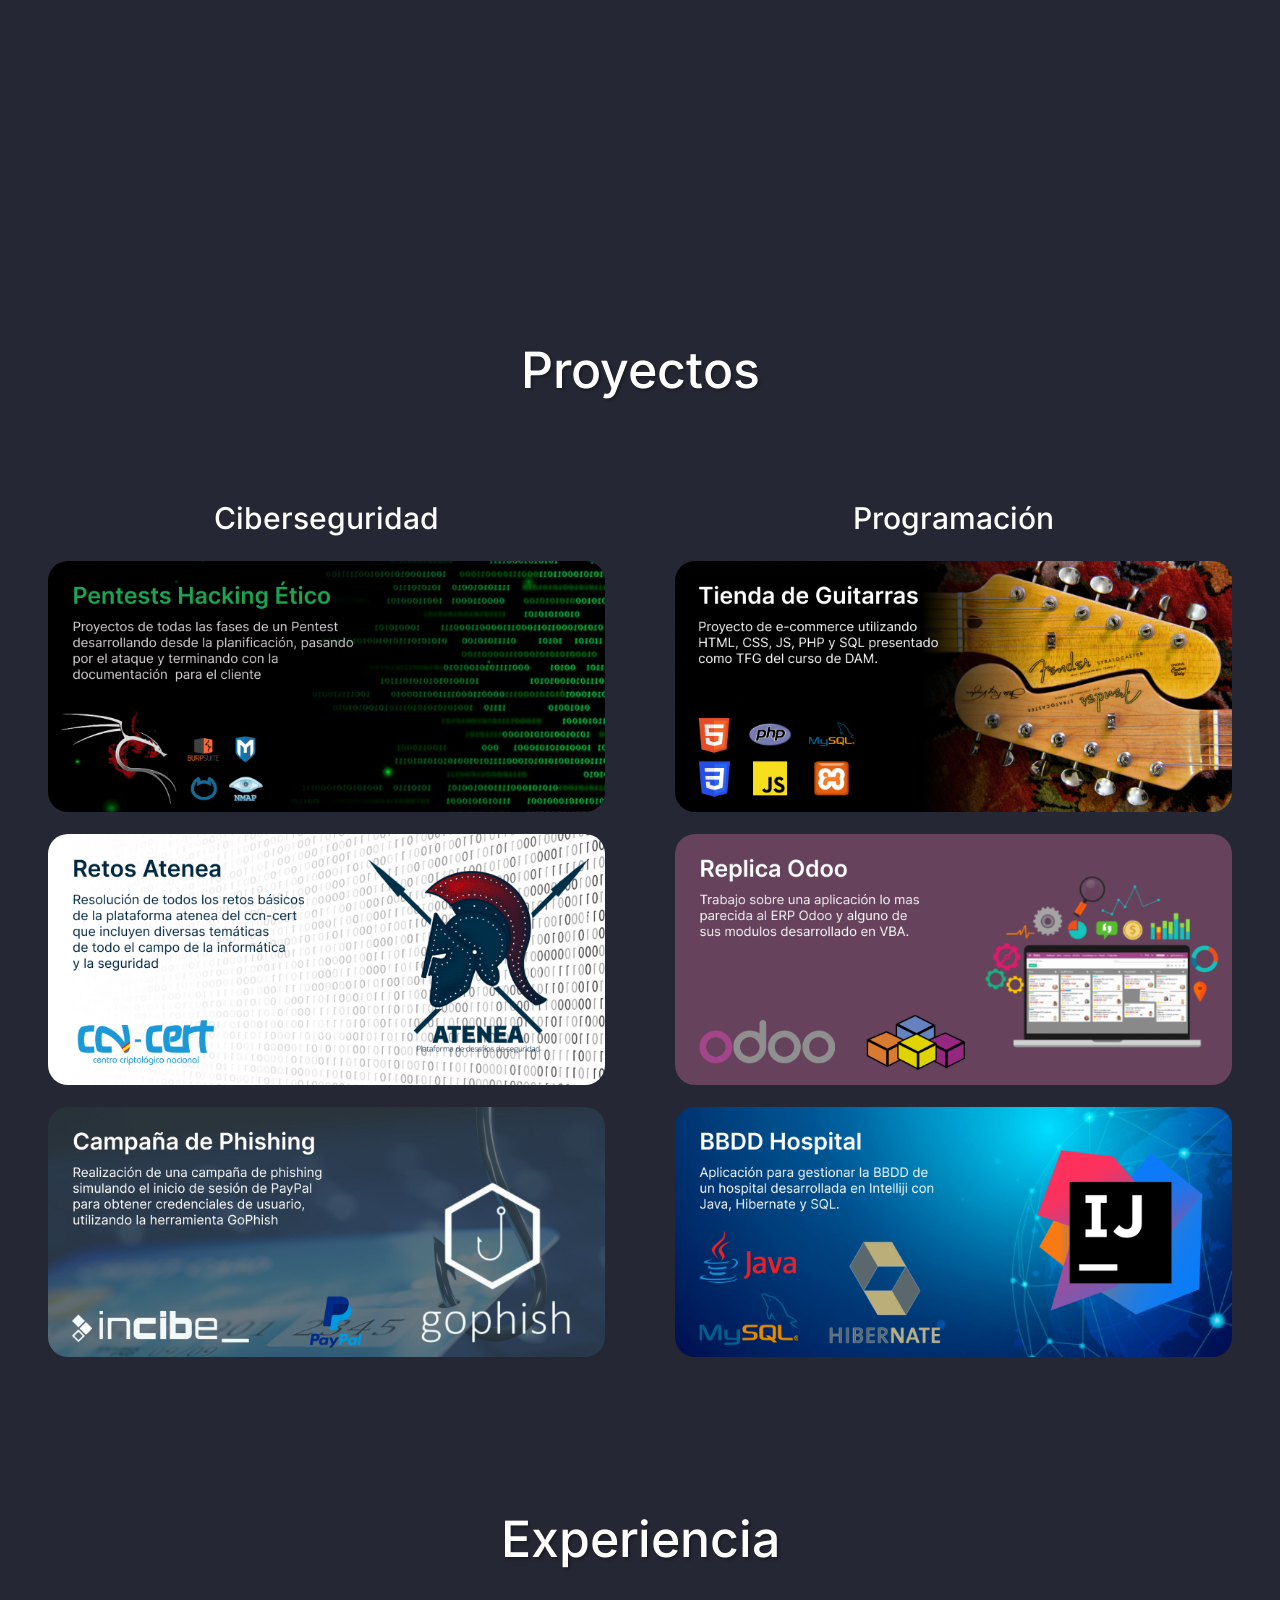
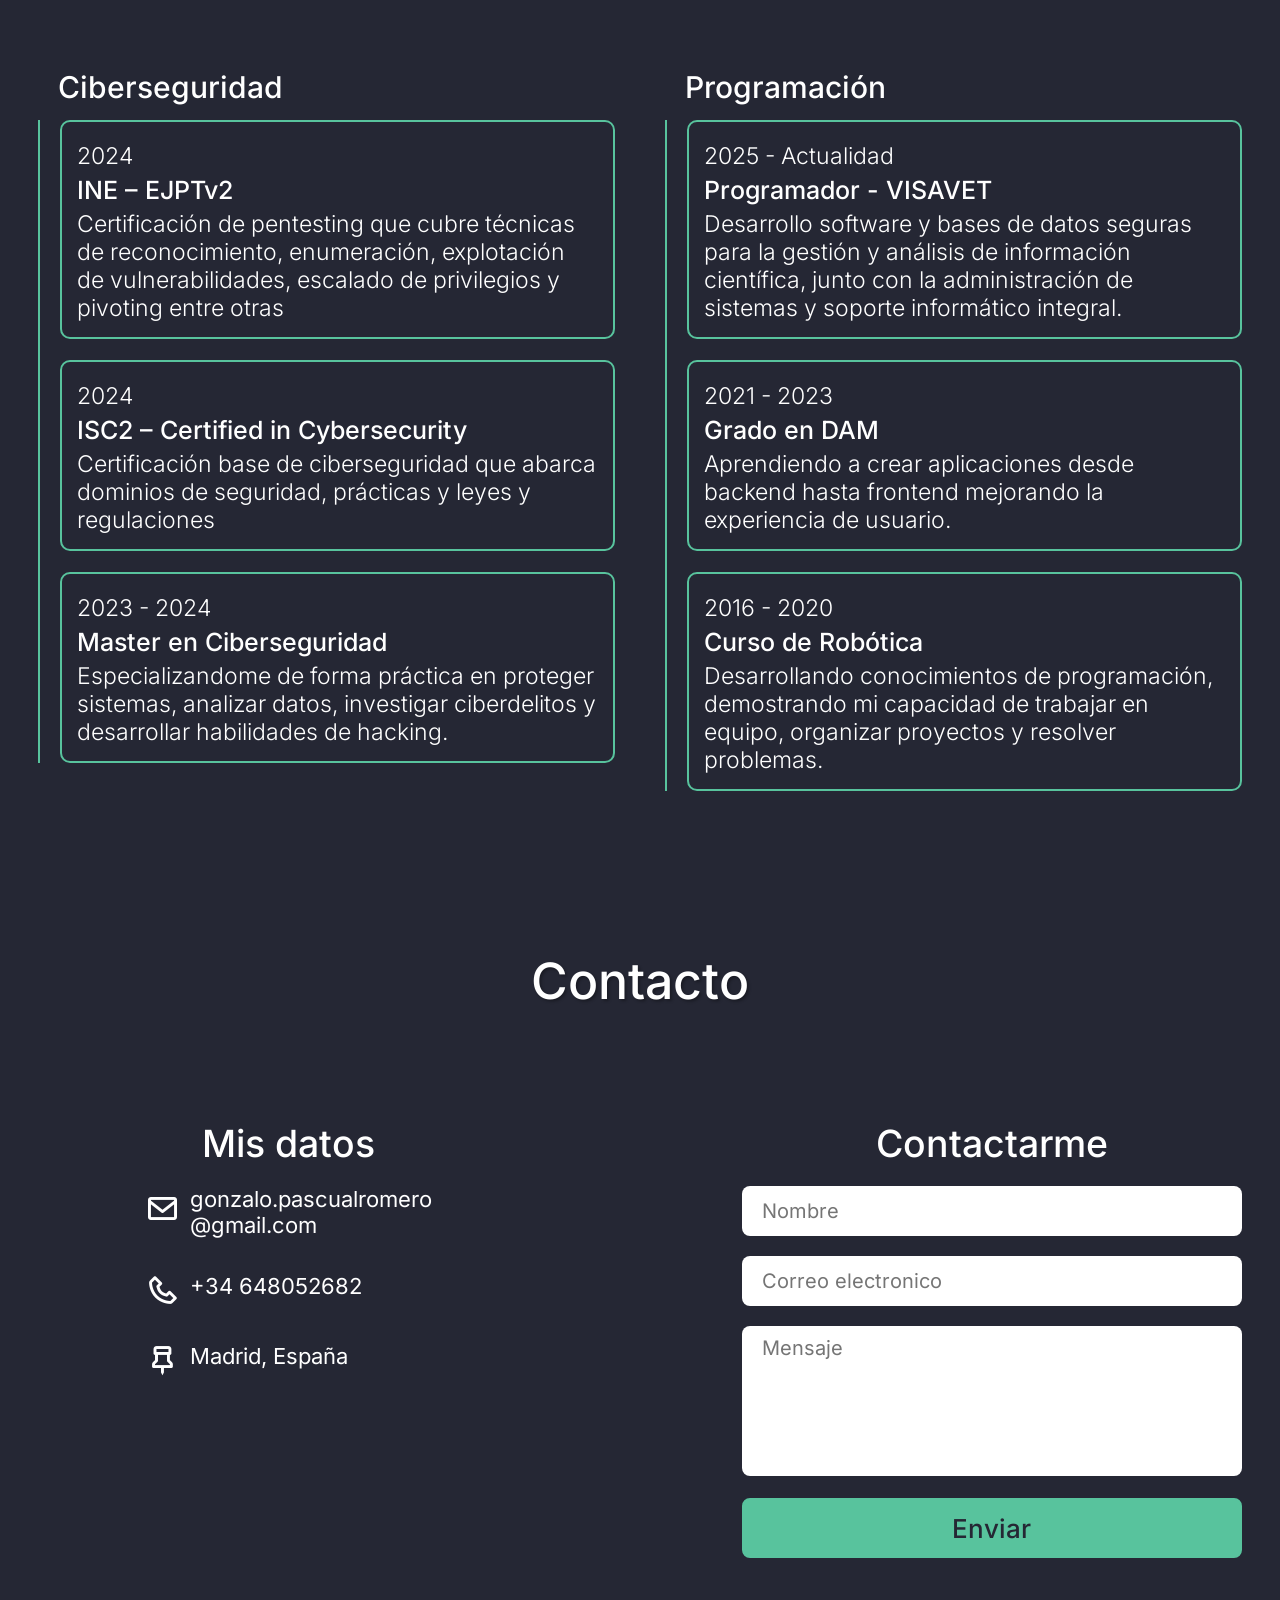
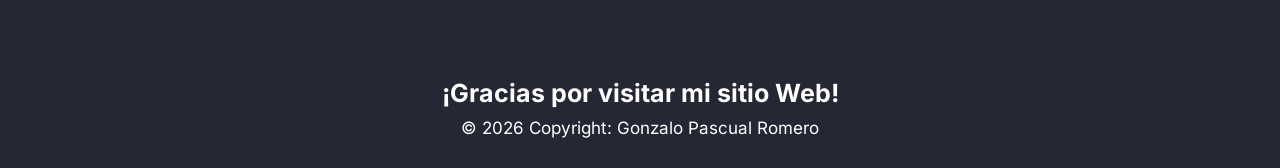
==== commit 34150c43: "Cambio portfolio" ====
--- a/apps/porfolio/index.html
+++ b/apps/porfolio/index.html
@@ -1,9 +1,18 @@
 <!DOCTYPE html>
-<html lang="en">
+<html lang="es">
 
 <head>
     <meta charset="UTF-8">
     <meta name="viewport" content="width=device-width, initial-scale=1.0">
+    <meta name="description" content="Portfolio de Gonzalo Pascual Romero, ingeniero de software especializado en ciberseguridad y desarrollo seguro.">
+    <meta name="author" content="Gonzalo Pascual Romero">
+    <meta name="theme-color" content="#252734">
+    <meta property="og:type" content="website">
+    <meta property="og:title" content="Gonzalo Pascual Romero">
+    <meta property="og:description" content="Ingeniero de software especializado en ciberseguridad y desarrollo seguro.">
+    <meta property="og:url" content="https://gonzalopascual.es/">
+    <meta property="og:image" content="https://gonzalopascual.es/imagenes/foto.png">
+    <meta property="og:locale" content="es_ES">
     <link rel="shortcut icon" href="imagenes/gblanco.png" />
     <link rel="stylesheet" href="css/navbar.css">
     <link rel="stylesheet" href="css/home.css">
@@ -15,15 +24,15 @@
     <link rel="stylesheet" href="css/estrellas.css">
     <title>Gonzalo Pascual</title>
     <!-- ICONOS -->
-    <link href='https://unpkg.com/boxicons@2.1.4/css/boxicons.min.css' rel='stylesheet'>
+    <link rel="stylesheet" href="vendor/boxicons/css/boxicons.min.css">
 
 </head>
 
 <body class="cambiocolor">
     <!-- BARRA DE NAVEGACIÓN -->
     <header class="header">
-        <a href="gonzalo-pascual.github.io" class="logo" id="logo_color"><img class="logo"
-                src="imagenes/gblancosinfondo.png" alt="logo"><span class="animate" style="--i:1;"></span></a>
+        <a href="#home" class="logo" id="logo_color"><img class="logo"
+                src="imagenes/gblancosinfondo.png" alt="Logo de Gonzalo Pascual"><span class="animate" style="--i:1;"></span></a>
         <div class="bx bx-menu" id="menu-icon"><span class="animate" style="--i:2;"></span></div>
         <nav class="navbar">
             <a href="#home" class="active" id="casa">Sobre mi</a>
@@ -49,29 +58,29 @@
             <span class="estrella"></span>
             <span class="estrella"></span>
             <div class="home-content">
-                <h1 class="sombra" id="trabajo">Programación</br>Ciberseguridad<span class="animate"></span></h1>
+                <h1 class="sombra" id="trabajo">Programación<br>Ciberseguridad<span class="animate"></span></h1>
                 <div class="botones">
                     <a href="#contacto" id="contactarme" class="btn">Contactarme</a>
-                    <a href="CV_Gonzalo_Pascual_Romero_2024.pdf" id="curriculum" class="btn" target="_blank">Ver CV</a>
+                    <a href="CV_Gonzalo_Pascual_Romero_2024.pdf" id="curriculum" class="btn" target="_blank" rel="noopener noreferrer">Ver CV</a>
                 </div>
                 <div class="social">
-                    <a href="https://github.com/gonzalo-pascual" target="_blank"><i class='bx bxl-github'></i></a>
-                    <a href="https://www.linkedin.com/in/gonzalo-pascual-romero" target="_blank"><i
+                    <a href="https://github.com/gonzalo-pascual" target="_blank" rel="noopener noreferrer"><i class='bx bxl-github'></i></a>
+                    <a href="https://www.linkedin.com/in/gonzalo-pascual-romero" target="_blank" rel="noopener noreferrer"><i
                             class='bx bxl-linkedin-square'></i></a>
-                    <a href="https://medium.com/@gonzalo.pascualromero" target="_blank"><i
+                    <a href="https://medium.com/@gonzalo.pascualromero" target="_blank" rel="noopener noreferrer"><i
                             class='bx bxl-medium-square'></i></a>
                 </div>
             </div>
             <div class="home-content">
                 <div class="elguapo">
-                    <div id="imgyo"><img class="imgyo" src="imagenes/foto.png" alt="guapo"></div>
-                    <h3 id="loquesoy">Gonzalo</br>Pascual Romero</h3>
+                    <div id="imgyo"><img class="imgyo" src="imagenes/foto.png" alt="Foto de Gonzalo Pascual"></div>
+                    <h3 id="loquesoy">Gonzalo<br>Pascual Romero</h3>
                     <span class="animate" style="--i:2;"></span>
                 </div>
                 <div class="texto">
-                    <p id="textosobremi">¡Hola! Soy Gonzalo, una persona con gran interés por el 
-                        aprendizaje y el desarrollo continuo. Me mantengo en constante formación 
-                        en nuevas tecnologías y herramientas para perfeccionar mis habilidades, 
+                    <p id="textosobremi">¡Hola! Soy Gonzalo, una persona con gran interés por el
+                        aprendizaje y el desarrollo continuo. Me mantengo en constante formación
+                        en nuevas tecnologías y herramientas para perfeccionar mis habilidades,
                         así como actualizado sobre amenazas y tendencias relevantes en el sector.
                     </p>
                 </div>
@@ -207,8 +216,8 @@
                         <div class="content">
                             <a id="hackingetico"
                                 href="https://github.com/Gonzalo-Pascual/Ciberseguridad/tree/main/Hacking%20%C3%89tico/Pentesting"
-                                target=" _blank">
-                                <img src="imagenes/hackingetico.png" alt="">
+                                target="_blank" rel="noopener noreferrer">
+                                <img src="imagenes/hackingetico.png" alt="Proyecto de Hacking Ético y Pentesting" loading="lazy">
                             </a>
                         </div>
                     </div>
@@ -216,8 +225,8 @@
                         <div class="content">
                             <a id="atenea"
                                 href="https://github.com/Gonzalo-Pascual/Ciberseguridad/tree/main/Hacking%20%C3%89tico/Practicas"
-                                target=" _blank">
-                                <img src="imagenes/atenea.png" alt="">
+                                target="_blank" rel="noopener noreferrer">
+                                <img src="imagenes/atenea.png" alt="Prácticas de Hacking Ético en Atenea" loading="lazy">
                             </a>
                         </div>
                     </div>
@@ -225,8 +234,8 @@
                         <div class="content">
                             <a id="phishing"
                                 href="https://github.com/Gonzalo-Pascual/Ciberseguridad/tree/main/Incidentes%20de%20ciberseguridad"
-                                target=" _blank">
-                                <img src="imagenes/phishing.png" alt="">
+                                target="_blank" rel="noopener noreferrer">
+                                <img src="imagenes/phishing.png" alt="Análisis de incidente de phishing" loading="lazy">
                             </a>
                         </div>
                     </div>
@@ -237,8 +246,8 @@
                     <div class="proyecto-content">
                         <div class="content">
                             <a id="guitarra" href="https://github.com/Gonzalo-Pascual/DAM/tree/main/TFG"
-                                target=" _blank">
-                                <img src="imagenes/guitarra.png" alt="">
+                                target="_blank" rel="noopener noreferrer">
+                                <img src="imagenes/guitarra.png" alt="Tienda de guitarras (TFG)" loading="lazy">
                             </a>
                         </div>
                     </div>
@@ -246,8 +255,8 @@
                         <div class="content">
                             <a id="odoo"
                                 href="https://github.com/Gonzalo-Pascual/DAM/tree/main/SGE/Odoo-GonzaloPascualRomero"
-                                target=" _blank">
-                                <img src="imagenes/odoo.png" alt="">
+                                target="_blank" rel="noopener noreferrer">
+                                <img src="imagenes/odoo.png" alt="Réplica del ERP Odoo" loading="lazy">
                             </a>
                         </div>
                     </div>
@@ -255,8 +264,8 @@
                         <div class="content">
                             <a id="bbdd"
                                 href="https://github.com/Gonzalo-Pascual/DAM/tree/main/Acceso%20a%20Datos/FinalBBDD-Hibernate_GonzaloPascualRomero"
-                                target=" _blank">
-                                <img src="imagenes/bbdd.png" alt="">
+                                target="_blank" rel="noopener noreferrer">
+                                <img src="imagenes/bbdd.png" alt="Base de datos de un hospital" loading="lazy">
                             </a>
                         </div>
                     </div>
@@ -283,7 +292,6 @@
                                 <p id="inetexto">Certificación de pentesting que cubre técnicas de reconocimiento,
                                     enumeración, explotación de vulnerabilidades, escalado de privilegios y pivoting
                                     entre otras </p>
-                                </a>
                             </div>
                         </div>
                     </div>
@@ -296,7 +304,6 @@
                                 <h3 id="isc2">ISC2 – Certified in Cybersecurity</h3>
                                 <p id="isc2texto">Certificación base de ciberseguridad que abarca dominios de seguridad,
                                     prácticas y leyes y regulaciones </p>
-                                </a>
                             </div>
                         </div>
                     </div>
@@ -310,7 +317,6 @@
                                 <p id="mastertexto">Especializandome de forma práctica en proteger sistemas, analizar
                                     datos, investigar ciberdelitos y desarrollar habilidades de hacking.
                                 </p>
-                                </a>
                             </div>
                         </div>
                     </div>
@@ -324,7 +330,7 @@
                                     <p id="visavetanio" >2025 - Actualidad</p>
                                 </div>
                                 <h3 id="visavet">Programador - VISAVET</h3>
-                                <p id="visavettexto">Desarrollo software y bases de datos seguras para la gestión 
+                                <p id="visavettexto">Desarrollo software y bases de datos seguras para la gestión
                                     y análisis de información científica, junto con la administración de sistemas y soporte informático integral.
 
                                 </p>
@@ -352,7 +358,7 @@
                                     <p>2016 - 2020</p>
                                 </div>
                                 <h3 id="robotica">Curso de Robótica</h3>
-                                <p id="roboticatexto"> Desarrollando conocimientos de programación, demostrando mi capacidad de 
+                                <p id="roboticatexto"> Desarrollando conocimientos de programación, demostrando mi capacidad de
                                     trabajar en equipo, organizar proyectos y resolver problemas.
 
                                 </p>
@@ -399,19 +405,19 @@
                         </div>
                         <form action="https://formspree.io/f/xqkvbzql" method="POST" class="contenidodatos">
                             <div id="formulario">
-                                <input type="text" name="name" id="nomretexto" class="inputdatos" placeholder="Nombre">
-                                <input type="email" name="email" class="inputdatos" placeholder="Correo electronico">
+                                <input type="text" name="name" id="nomretexto" class="inputdatos" placeholder="Nombre" aria-label="Nombre">
+                                <input type="email" name="email" class="inputdatos" placeholder="Correo electronico" aria-label="Correo electrónico">
                                 <textarea name="message" placeholder="Mensaje" class="textdatos" cols="30"
-                                    rows="10"></textarea>
-                            </div>
-                            <button id="send" class="botondatos">Enviar</i></button>
+                                    rows="10" aria-label="Mensaje"></textarea>
+                            </div>
+                            <button id="send" class="botondatos">Enviar</button>
                         </form>
                     </div>
                 </div>
             </div>
             <footer>
                 <h2 id="gracias">¡Gracias por visitar mi sitio Web!</h2>
-                <h3>© <script>document.write(new Date().getFullYear())</script> Copyright: Gonzalo Pascual Romero</h3>
+                <h3>© <span id="anio"></span> Copyright: Gonzalo Pascual Romero</h3>
             </footer>
         </section>
     </main>
@@ -421,4 +427,4 @@
     <script src="js/script.js"></script>
 </body>
 
-</html>+</html>
--- a/apps/porfolio/css/navbar.css
+++ b/apps/porfolio/css/navbar.css
@@ -1,4 +1,10 @@
-@import url('https://fonts.googleapis.com/css2?family=Inter:wght@100..900&family=Lato:ital,wght@0,100;0,300;0,400;0,700;0,900;1,100;1,300;1,400;1,700;1,900&family=Outfit:wght@200&family=Roboto:ital,wght@0,100;0,300;0,400;0,500;0,700;0,900;1,100;1,300;1,400;1,500;1,700;1,900&display=swap');
+@font-face {
+    font-family: 'Inter';
+    font-style: normal;
+    font-weight: 100 900;
+    font-display: swap;
+    src: url('../vendor/fonts/inter-latin-wght-normal.woff2') format('woff2');
+}
 
 
 * {
